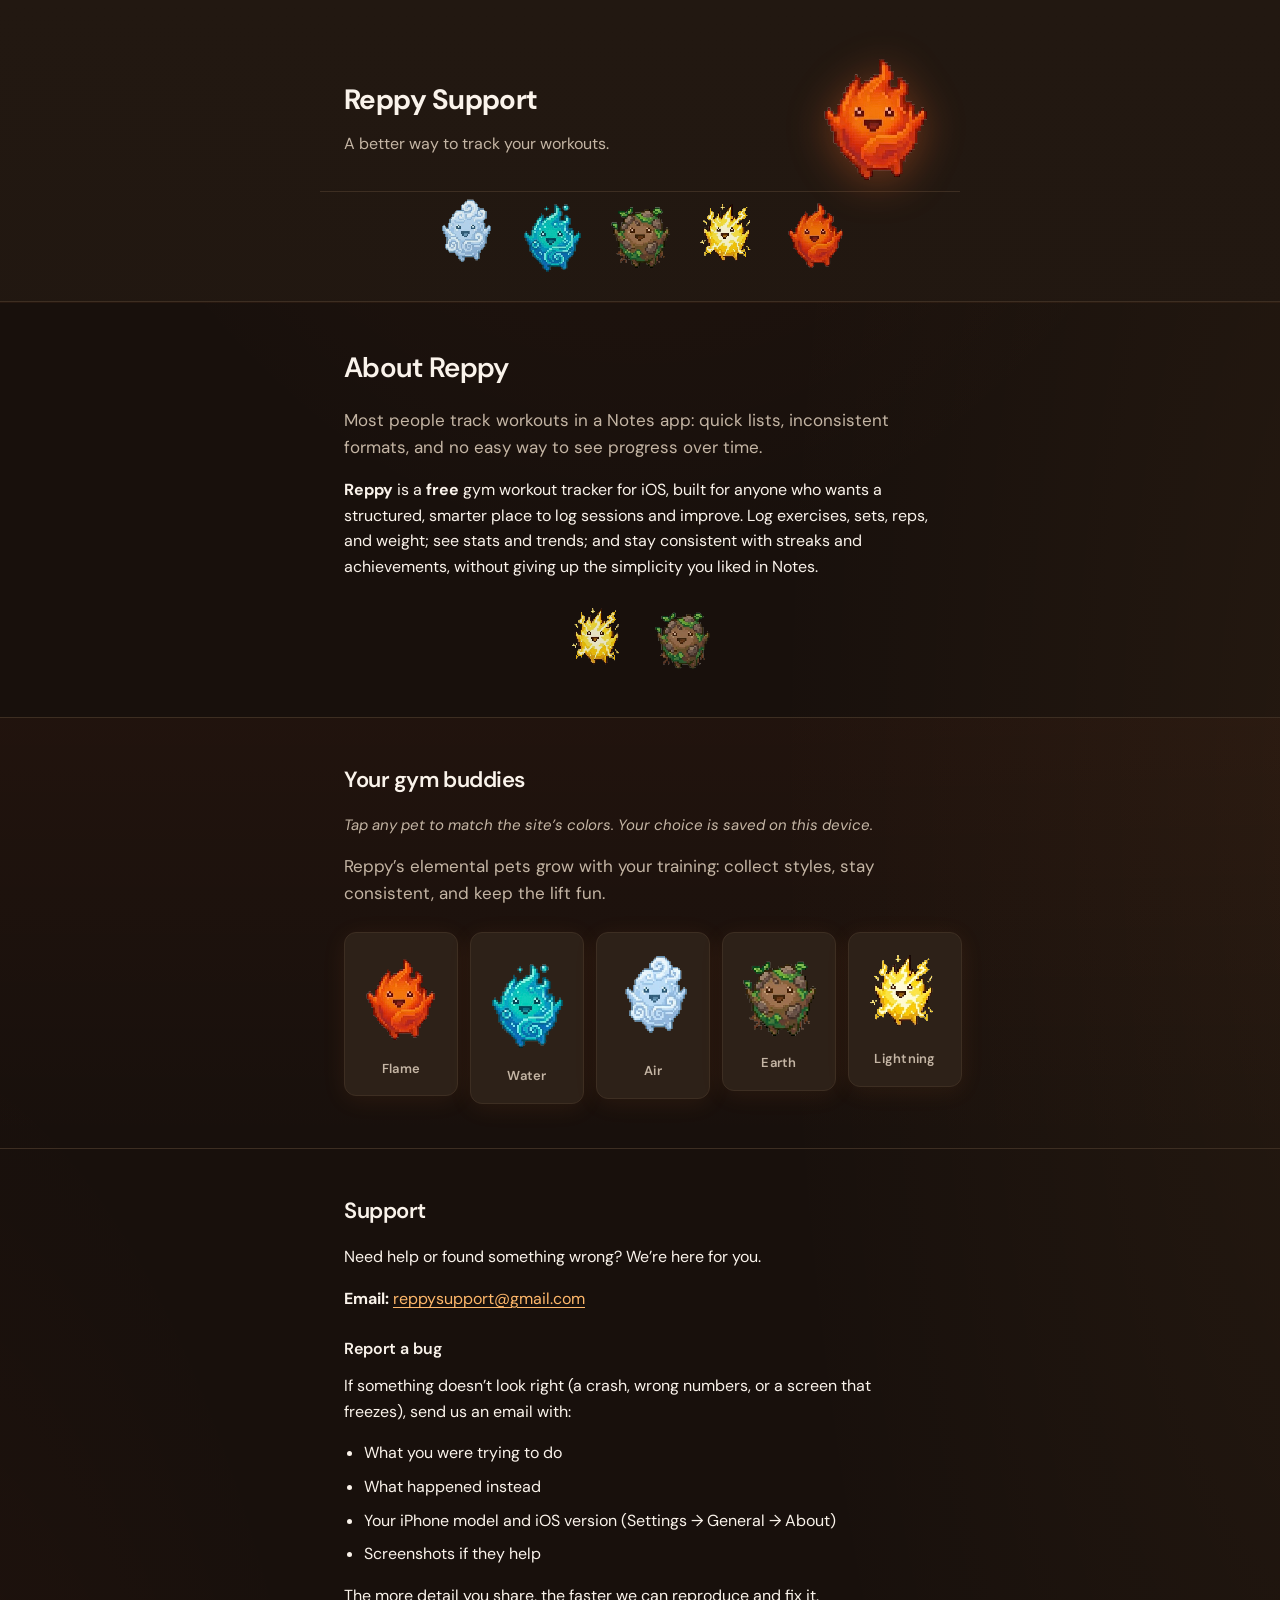
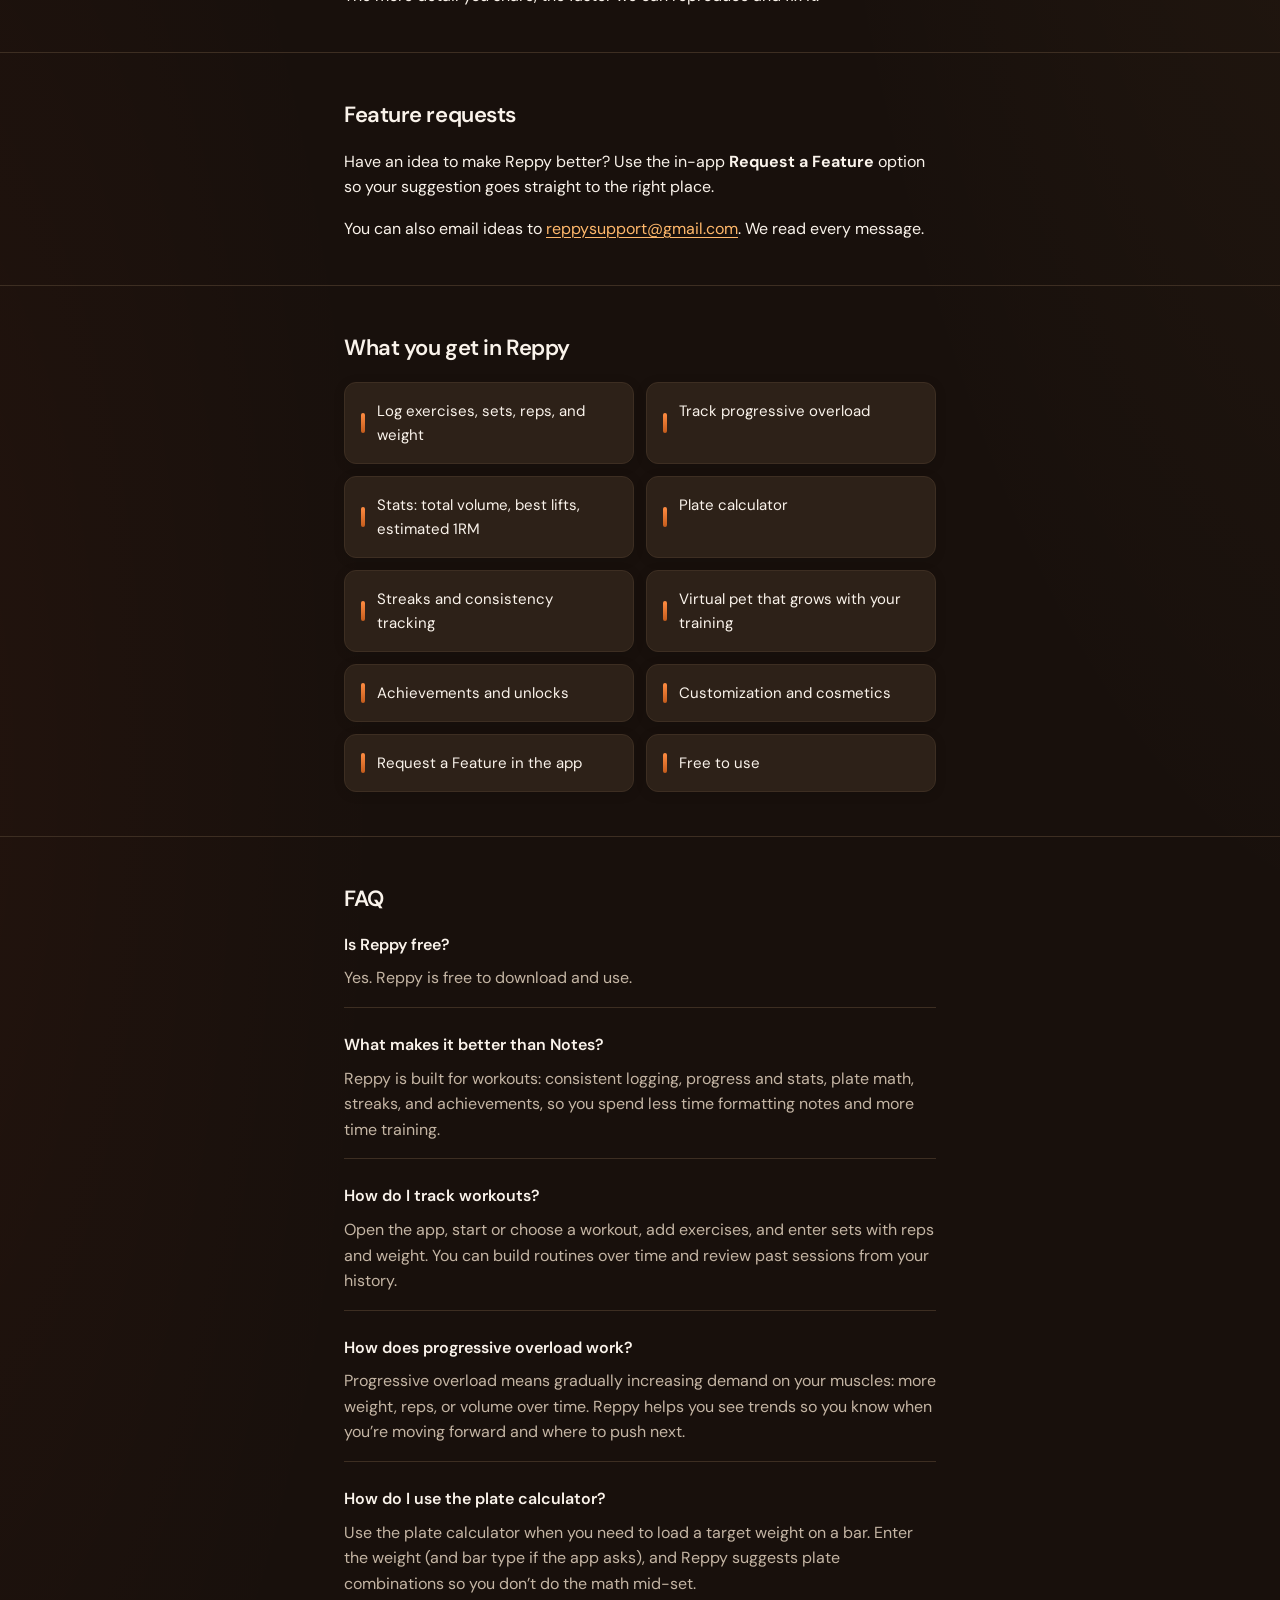
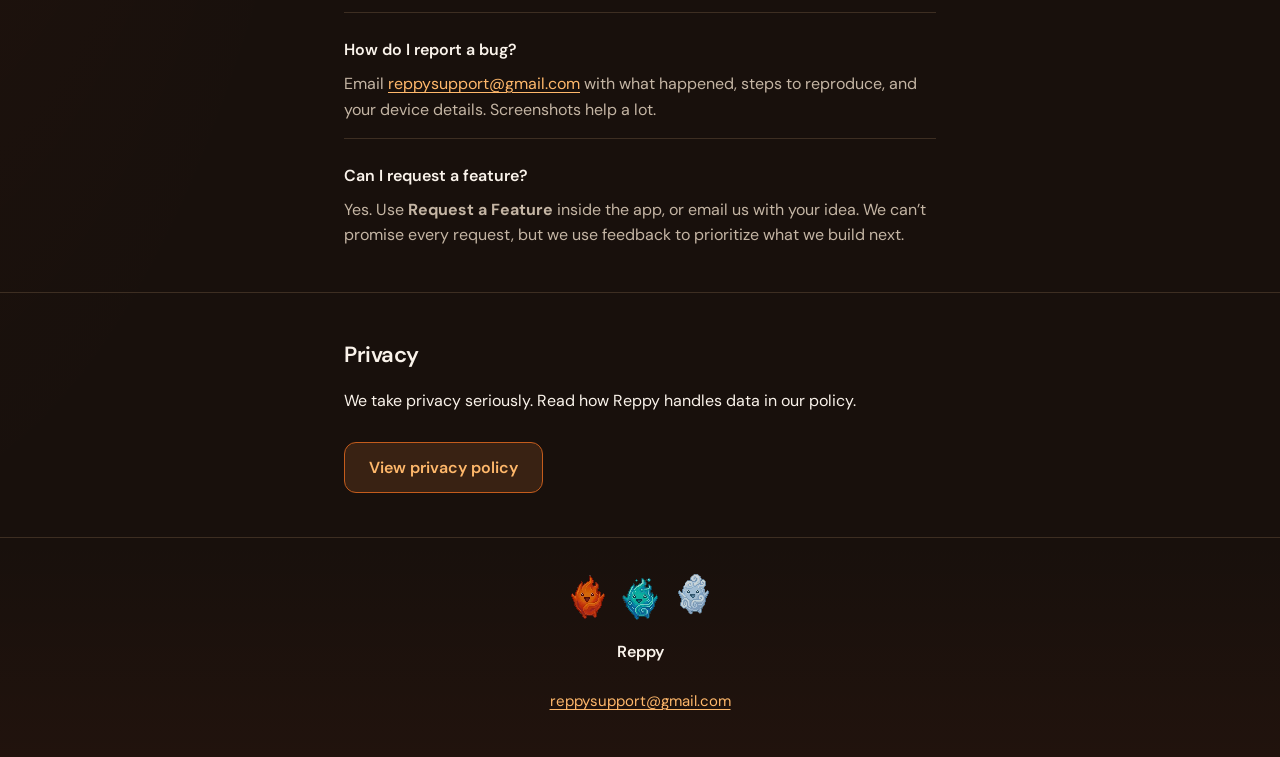
==== index.html @ c4244dfe "Initial commit: Reppy static support site Made-with: Cursor" ====
<!DOCTYPE html>
<html lang="en">
<head>
  <meta charset="UTF-8">
  <meta name="viewport" content="width=device-width, initial-scale=1">
  <meta name="description" content="Reppy Support: Help, FAQ, and contact for the free gym workout tracker for iOS.">
  <meta name="theme-color" content="#221811">
  <title>Reppy Support</title>
  <link rel="stylesheet" href="styles.css">
  <link rel="preconnect" href="https://fonts.googleapis.com">
  <link rel="preconnect" href="https://fonts.gstatic.com" crossorigin>
  <link href="https://fonts.googleapis.com/css2?family=DM+Sans:ital,opsz,wght@0,9..40,400;0,9..40,500;0,9..40,600;0,9..40,700;1,9..40,400&display=swap" rel="stylesheet">
</head>
<body>
  <a class="skip-link" href="#main">Skip to content</a>

  <!-- EDIT: Site header: title, tagline, hero pet, and parade (swap images in assets/ if needed) -->
  <header class="site-header">
    <div class="wrap header-inner">
      <div class="header-text">
        <p class="site-title">Reppy Support</p>
        <p class="tagline">A better way to track your workouts.</p>
      </div>
      <div class="header-mascot">
        <img class="pet pet--hero" src="assets/flame-reppy.png" width="120" height="120" alt="Reppy flame elemental pet" data-pet-theme="flame" tabindex="0" role="button" aria-label="Apply flame theme colors">
      </div>
    </div>
    <div class="wrap pet-parade" aria-label="Elemental pets in Reppy. Tap one to change site colors.">
      <img class="pet" src="assets/air-reppy.png" width="64" height="64" alt="Air elemental pet" data-pet-theme="air" tabindex="0" role="button" aria-label="Apply air theme colors">
      <img class="pet" src="assets/water-reppy.png" width="64" height="64" alt="Water elemental pet" data-pet-theme="water" tabindex="0" role="button" aria-label="Apply water theme colors">
      <img class="pet" src="assets/earth-reppy.png" width="64" height="64" alt="Earth elemental pet" data-pet-theme="earth" tabindex="0" role="button" aria-label="Apply earth theme colors">
      <img class="pet" src="assets/lightning-reppy.png" width="64" height="64" alt="Lightning elemental pet" data-pet-theme="lightning" tabindex="0" role="button" aria-label="Apply lightning theme colors">
      <img class="pet" src="assets/flame-reppy.png" width="64" height="64" alt="Flame elemental pet" data-pet-theme="flame" tabindex="0" role="button" aria-label="Apply flame theme colors">
    </div>
  </header>

  <main id="main">
    <!-- EDIT: Intro: main positioning message -->
    <section class="section intro" aria-labelledby="intro-heading">
      <div class="wrap">
        <h1 id="intro-heading" class="section-title">About Reppy</h1>
        <p class="lead">
          Most people track workouts in a Notes app: quick lists, inconsistent formats, and no easy way to see progress over time.
        </p>
        <p>
          <strong>Reppy</strong> is a <strong>free</strong> gym workout tracker for iOS, built for anyone who wants a structured, smarter place to log sessions and improve. Log exercises, sets, reps, and weight; see stats and trends; and stay consistent with streaks and achievements, without giving up the simplicity you liked in Notes.
        </p>
        <div class="intro-visual">
          <img class="pet" src="assets/lightning-reppy.png" width="60" height="60" alt="Lightning pet" data-pet-theme="lightning" tabindex="0" role="button" aria-label="Apply lightning theme colors">
          <img class="pet" src="assets/earth-reppy.png" width="60" height="60" alt="Earth pet" data-pet-theme="earth" tabindex="0" role="button" aria-label="Apply earth theme colors">
        </div>
      </div>
    </section>

    <!-- EDIT: Pet showcase: short labels; change copy or remove section if you add/remove pets in the app -->
    <section class="section pets-showcase" aria-labelledby="pets-heading">
      <div class="wrap">
        <h2 id="pets-heading" class="section-title">Your gym buddies</h2>
        <p class="theme-hint">Tap any pet to match the site’s colors. Your choice is saved on this device.</p>
        <p class="lead">
          Reppy’s elemental pets grow with your training: collect styles, stay consistent, and keep the lift fun.
        </p>
        <ul class="pet-grid">
          <li>
            <figure class="pet-card" data-pet-theme="flame" tabindex="0" role="button" aria-label="Apply flame theme colors">
              <img class="pet" src="assets/flame-reppy.png" width="80" height="80" alt="">
              <figcaption>Flame</figcaption>
            </figure>
          </li>
          <li>
            <figure class="pet-card" data-pet-theme="water" tabindex="0" role="button" aria-label="Apply water theme colors">
              <img class="pet" src="assets/water-reppy.png" width="80" height="80" alt="">
              <figcaption>Water</figcaption>
            </figure>
          </li>
          <li>
            <figure class="pet-card" data-pet-theme="air" tabindex="0" role="button" aria-label="Apply air theme colors">
              <img class="pet" src="assets/air-reppy.png" width="80" height="80" alt="">
              <figcaption>Air</figcaption>
            </figure>
          </li>
          <li>
            <figure class="pet-card" data-pet-theme="earth" tabindex="0" role="button" aria-label="Apply earth theme colors">
              <img class="pet" src="assets/earth-reppy.png" width="80" height="80" alt="">
              <figcaption>Earth</figcaption>
            </figure>
          </li>
          <li>
            <figure class="pet-card" data-pet-theme="lightning" tabindex="0" role="button" aria-label="Apply lightning theme colors">
              <img class="pet" src="assets/lightning-reppy.png" width="80" height="80" alt="">
              <figcaption>Lightning</figcaption>
            </figure>
          </li>
        </ul>
      </div>
    </section>

    <!-- EDIT: Support email and bug reporting -->
    <section class="section support" aria-labelledby="support-heading">
      <div class="wrap">
        <h2 id="support-heading" class="section-title">Support</h2>
        <p>
          Need help or found something wrong? We’re here for you.
        </p>
        <p>
          <strong>Email:</strong>
          <a href="mailto:reppysupport@gmail.com">reppysupport@gmail.com</a>
        </p>
        <h3 class="subsection-title">Report a bug</h3>
        <p>
          If something doesn’t look right (a crash, wrong numbers, or a screen that freezes), send us an email with:
        </p>
        <ul class="list">
          <li>What you were trying to do</li>
          <li>What happened instead</li>
          <li>Your iPhone model and iOS version (Settings → General → About)</li>
          <li>Screenshots if they help</li>
        </ul>
        <p>
          The more detail you share, the faster we can reproduce and fix it.
        </p>
      </div>
    </section>

    <!-- EDIT: Feature requests: in-app + email -->
    <section class="section features-request" aria-labelledby="fr-heading">
      <div class="wrap">
        <h2 id="fr-heading" class="section-title">Feature requests</h2>
        <p>
          Have an idea to make Reppy better? Use the in-app <strong>Request a Feature</strong> option so your suggestion goes straight to the right place.
        </p>
        <p>
          You can also email ideas to
          <a href="mailto:reppysupport@gmail.com?subject=Reppy%20feature%20idea">reppysupport@gmail.com</a>.
          We read every message.
        </p>
      </div>
    </section>

    <!-- EDIT: What Reppy includes (optional marketing bullets) -->
    <section class="section highlights" aria-labelledby="highlights-heading">
      <div class="wrap">
        <h2 id="highlights-heading" class="section-title">What you get in Reppy</h2>
        <ul class="feature-grid">
          <li>Log exercises, sets, reps, and weight</li>
          <li>Track progressive overload</li>
          <li>Stats: total volume, best lifts, estimated 1RM</li>
          <li>Plate calculator</li>
          <li>Streaks and consistency tracking</li>
          <li>Virtual pet that grows with your training</li>
          <li>Achievements and unlocks</li>
          <li>Customization and cosmetics</li>
          <li>Request a Feature in the app</li>
          <li>Free to use</li>
        </ul>
      </div>
    </section>

    <!-- EDIT: FAQ: add/remove questions as the app evolves -->
    <section class="section faq" aria-labelledby="faq-heading">
      <div class="wrap">
        <h2 id="faq-heading" class="section-title">FAQ</h2>
        <dl class="faq-list">
          <dt>Is Reppy free?</dt>
          <dd>Yes. Reppy is free to download and use.</dd>

          <dt>What makes it better than Notes?</dt>
          <dd>Reppy is built for workouts: consistent logging, progress and stats, plate math, streaks, and achievements, so you spend less time formatting notes and more time training.</dd>

          <dt>How do I track workouts?</dt>
          <dd>Open the app, start or choose a workout, add exercises, and enter sets with reps and weight. You can build routines over time and review past sessions from your history.</dd>

          <dt>How does progressive overload work?</dt>
          <dd>Progressive overload means gradually increasing demand on your muscles: more weight, reps, or volume over time. Reppy helps you see trends so you know when you’re moving forward and where to push next.</dd>

          <dt>How do I use the plate calculator?</dt>
          <dd>Use the plate calculator when you need to load a target weight on a bar. Enter the weight (and bar type if the app asks), and Reppy suggests plate combinations so you don’t do the math mid-set.</dd>

          <dt>How do I report a bug?</dt>
          <dd>Email <a href="mailto:reppysupport@gmail.com?subject=Reppy%20bug%20report">reppysupport@gmail.com</a> with what happened, steps to reproduce, and your device details. Screenshots help a lot.</dd>

          <dt>Can I request a feature?</dt>
          <dd>Yes. Use <strong>Request a Feature</strong> inside the app, or email us with your idea. We can’t promise every request, but we use feedback to prioritize what we build next.</dd>
        </dl>
      </div>
    </section>

    <!-- EDIT: Privacy link text -->
    <section class="section privacy-cta" aria-labelledby="privacy-cta-heading">
      <div class="wrap">
        <h2 id="privacy-cta-heading" class="section-title">Privacy</h2>
        <p>
          We take privacy seriously. Read how Reppy handles data in our policy.
        </p>
        <a class="btn" href="privacy.html">View privacy policy</a>
      </div>
    </section>
  </main>

  <!-- EDIT: Footer: app name, mini pets row, support email -->
  <footer class="site-footer">
    <div class="wrap">
      <div class="footer-pets">
        <img class="pet" src="assets/flame-reppy.png" width="40" height="40" alt="" data-pet-theme="flame" tabindex="0" role="button" aria-label="Apply flame theme colors">
        <img class="pet" src="assets/water-reppy.png" width="40" height="40" alt="" data-pet-theme="water" tabindex="0" role="button" aria-label="Apply water theme colors">
        <img class="pet" src="assets/air-reppy.png" width="40" height="40" alt="" data-pet-theme="air" tabindex="0" role="button" aria-label="Apply air theme colors">
      </div>
      <p class="footer-app">Reppy</p>
      <p><a href="mailto:reppysupport@gmail.com">reppysupport@gmail.com</a></p>
    </div>
  </footer>

  <script src="script.js" defer></script>
</body>
</html>
---- styles.css ----
/* EDIT: Shared layout tokens (same every theme) */
:root {
  --radius: 12px;
  --radius-sm: 8px;
  --max: 40rem;
  --space-xs: 0.5rem;
  --space-sm: 0.75rem;
  --space-md: 1rem;
  --space-lg: 1.5rem;
  --space-xl: 2rem;
  --space-2xl: 2.75rem;
  --space-3xl: 3.5rem;
}

/* EDIT: Flame theme (default) — set via data-theme on <html> or :root */
:root,
html[data-theme="flame"] {
  --bg: #18100c;
  --bg-elevated: #221811;
  --surface: #2d2118;
  --surface-glow: rgba(255, 140, 66, 0.08);
  --text: #faf3eb;
  --text-muted: #c4b5a4;
  --accent: #ff8c42;
  --accent-bright: #ffb86b;
  --accent-dim: #c45c1c;
  --accent-subtle: rgba(255, 140, 66, 0.14);
  --border: #3d2e22;
  --focus: #ffd6a8;
  --on-accent: #1a0f08;
  --grad-1: rgba(255, 120, 60, 0.14);
  --grad-2: rgba(255, 180, 90, 0.06);
  --grad-3: rgba(255, 90, 40, 0.05);
  --header-line: rgba(255, 140, 66, 0.06);
  --header-fade: rgba(34, 24, 17, 0.92);
  --pets-showcase-tint: rgba(255, 100, 50, 0.04);
  --footer-tint: rgba(255, 90, 40, 0.04);
  --pet-card-hover: rgba(255, 140, 66, 0.35);
  --btn-hover-bg: rgba(255, 140, 66, 0.22);
  --pet-shadow-hero: rgba(255, 110, 40, 0.35);
  --pet-shadow-inline: rgba(255, 110, 40, 0.25);
  --pet-shadow-error: rgba(255, 110, 40, 0.3);
}

html[data-theme="water"] {
  --bg: #0c1419;
  --bg-elevated: #111d25;
  --surface: #152a35;
  --surface-glow: rgba(34, 211, 238, 0.1);
  --text: #f0fdfa;
  --text-muted: #8fafbc;
  --accent: #22d3ee;
  --accent-bright: #67e8f9;
  --accent-dim: #0e7490;
  --accent-subtle: rgba(34, 211, 238, 0.14);
  --border: #1e3f4f;
  --focus: #a5f3fc;
  --on-accent: #042f2e;
  --grad-1: rgba(34, 211, 238, 0.12);
  --grad-2: rgba(56, 189, 248, 0.07);
  --grad-3: rgba(14, 116, 144, 0.1);
  --header-line: rgba(34, 211, 238, 0.08);
  --header-fade: rgba(17, 29, 37, 0.92);
  --pets-showcase-tint: rgba(34, 211, 238, 0.05);
  --footer-tint: rgba(14, 116, 144, 0.06);
  --pet-card-hover: rgba(34, 211, 238, 0.35);
  --btn-hover-bg: rgba(34, 211, 238, 0.2);
  --pet-shadow-hero: rgba(34, 197, 238, 0.35);
  --pet-shadow-inline: rgba(34, 197, 238, 0.28);
  --pet-shadow-error: rgba(34, 197, 238, 0.32);
}

html[data-theme="air"] {
  --bg: #101418;
  --bg-elevated: #151c23;
  --surface: #1c2733;
  --surface-glow: rgba(125, 211, 252, 0.09);
  --text: #f1f5f9;
  --text-muted: #94a9bc;
  --accent: #7dd3fc;
  --accent-bright: #bae6fd;
  --accent-dim: #0369a1;
  --accent-subtle: rgba(125, 211, 252, 0.14);
  --border: #2a3c4d;
  --focus: #e0f2fe;
  --on-accent: #0c1929;
  --grad-1: rgba(125, 211, 252, 0.12);
  --grad-2: rgba(186, 230, 253, 0.06);
  --grad-3: rgba(56, 189, 248, 0.06);
  --header-line: rgba(125, 211, 252, 0.08);
  --header-fade: rgba(21, 28, 35, 0.92);
  --pets-showcase-tint: rgba(125, 211, 252, 0.045);
  --footer-tint: rgba(56, 189, 248, 0.05);
  --pet-card-hover: rgba(125, 211, 252, 0.35);
  --btn-hover-bg: rgba(125, 211, 252, 0.18);
  --pet-shadow-hero: rgba(96, 180, 240, 0.35);
  --pet-shadow-inline: rgba(96, 180, 240, 0.28);
  --pet-shadow-error: rgba(96, 180, 240, 0.3);
}

html[data-theme="earth"] {
  --bg: #13100c;
  --bg-elevated: #1c1812;
  --surface: #26201a;
  --surface-glow: rgba(132, 204, 22, 0.08);
  --text: #faf7f0;
  --text-muted: #b0a492;
  --accent: #84cc16;
  --accent-bright: #bef264;
  --accent-dim: #4d7c0f;
  --accent-subtle: rgba(132, 204, 22, 0.14);
  --border: #3d3527;
  --focus: #d9f99d;
  --on-accent: #1a2208;
  --grad-1: rgba(132, 204, 22, 0.1);
  --grad-2: rgba(180, 83, 9, 0.09);
  --grad-3: rgba(63, 98, 18, 0.07);
  --header-line: rgba(132, 204, 22, 0.07);
  --header-fade: rgba(28, 24, 18, 0.92);
  --pets-showcase-tint: rgba(132, 204, 22, 0.04);
  --footer-tint: rgba(101, 163, 23, 0.05);
  --pet-card-hover: rgba(132, 204, 22, 0.4);
  --btn-hover-bg: rgba(132, 204, 22, 0.2);
  --pet-shadow-hero: rgba(120, 180, 40, 0.35);
  --pet-shadow-inline: rgba(120, 180, 40, 0.28);
  --pet-shadow-error: rgba(120, 180, 40, 0.3);
}

html[data-theme="lightning"] {
  --bg: #161008;
  --bg-elevated: #21180d;
  --surface: #2d2316;
  --surface-glow: rgba(251, 191, 36, 0.1);
  --text: #fffbeb;
  --text-muted: #cfc0a4;
  --accent: #fbbf24;
  --accent-bright: #fde047;
  --accent-dim: #d97706;
  --accent-subtle: rgba(251, 191, 36, 0.16);
  --border: #4a3d26;
  --focus: #fef08a;
  --on-accent: #1c1408;
  --grad-1: rgba(251, 191, 36, 0.15);
  --grad-2: rgba(245, 158, 11, 0.09);
  --grad-3: rgba(234, 179, 8, 0.07);
  --header-line: rgba(251, 191, 36, 0.08);
  --header-fade: rgba(33, 24, 13, 0.92);
  --pets-showcase-tint: rgba(251, 191, 36, 0.05);
  --footer-tint: rgba(217, 119, 6, 0.06);
  --pet-card-hover: rgba(251, 191, 36, 0.4);
  --btn-hover-bg: rgba(251, 191, 36, 0.22);
  --pet-shadow-hero: rgba(245, 180, 40, 0.38);
  --pet-shadow-inline: rgba(245, 180, 40, 0.3);
  --pet-shadow-error: rgba(245, 180, 40, 0.34);
}

/* Click pets to change theme — cursor + focus ring */
[data-pet-theme] {
  cursor: pointer;
}

[data-pet-theme]:focus-visible {
  outline: 2px solid var(--focus);
  outline-offset: 3px;
  border-radius: 4px;
}

.theme-hint {
  margin: 0 0 var(--space-md);
  font-size: 0.9375rem;
  color: var(--text-muted);
  font-style: italic;
}

*,
*::before,
*::after {
  box-sizing: border-box;
}

html {
  -webkit-text-size-adjust: 100%;
  scroll-behavior: smooth;
}

body {
  margin: 0;
  min-height: 100vh;
  font-family: "DM Sans", system-ui, -apple-system, sans-serif;
  font-size: 1rem;
  line-height: 1.6;
  color: var(--text);
  background: var(--bg);
  background-image:
    radial-gradient(ellipse 130% 90% at 50% -35%, var(--grad-1), transparent 55%),
    radial-gradient(ellipse 50% 45% at 110% 20%, var(--grad-2), transparent),
    radial-gradient(ellipse 40% 35% at -10% 60%, var(--grad-3), transparent);
  transition: background-color 0.35s ease, color 0.25s ease;
}

/* Pixel art stays crisp when scaled */
.pet {
  display: block;
  height: auto;
  image-rendering: pixelated;
  image-rendering: -moz-crisp-edges;
  image-rendering: crisp-edges;
  flex-shrink: 0;
}

.pet--hero {
  width: 96px;
  filter: drop-shadow(0 6px 20px var(--pet-shadow-hero));
  transition: filter 0.3s ease;
}

@media (min-width: 600px) {
  .pet--hero {
    width: 120px;
  }
}

.pet-parade {
  display: flex;
  flex-wrap: wrap;
  align-items: center;
  justify-content: center;
  gap: var(--space-md) var(--space-lg);
  padding: var(--space-lg) 0 0;
  margin-top: var(--space-md);
  border-top: 1px solid var(--border);
}

.pet-parade .pet {
  width: 56px;
  opacity: 0.95;
  transition: transform 0.15s ease, opacity 0.15s ease;
}

.pet-parade .pet:hover {
  transform: translateY(-3px) scale(1.06);
  opacity: 1;
}

@media (min-width: 480px) {
  .pet-parade .pet {
    width: 64px;
  }
}

.header-inner {
  display: flex;
  flex-direction: column;
  align-items: flex-start;
  gap: var(--space-lg);
}

@media (min-width: 600px) {
  .header-inner {
    flex-direction: row;
    align-items: center;
    justify-content: space-between;
  }
}

.header-mascot {
  align-self: center;
}

@media (min-width: 600px) {
  .header-mascot {
    align-self: auto;
  }
}

/* Skip link */
.skip-link {
  position: absolute;
  top: -100px;
  left: var(--space-md);
  padding: var(--space-sm) var(--space-md);
  background: var(--accent);
  color: var(--on-accent);
  font-weight: 600;
  border-radius: var(--radius-sm);
  z-index: 100;
  text-decoration: none;
}

.skip-link:focus {
  top: var(--space-md);
  outline: 2px solid var(--focus);
  outline-offset: 2px;
}

.wrap {
  width: 100%;
  max-width: var(--max);
  margin: 0 auto;
  padding: 0 var(--space-lg);
}

/* Header */
.site-header {
  padding: var(--space-2xl) 0 var(--space-lg);
  border-bottom: 1px solid var(--border);
  background: linear-gradient(180deg, var(--bg-elevated) 0%, var(--header-fade) 100%);
  box-shadow: 0 1px 0 var(--header-line);
  transition: background 0.35s ease, box-shadow 0.3s ease, border-color 0.3s ease;
}

.site-header--compact {
  padding: var(--space-lg) 0;
}

.site-header--compact .header-compact-inner {
  display: flex;
  align-items: center;
  gap: var(--space-md);
}

.site-header--compact .pet--inline {
  width: 48px;
  filter: drop-shadow(0 4px 12px var(--pet-shadow-inline));
  transition: filter 0.3s ease;
}

.site-title {
  margin: 0 0 var(--space-xs);
  font-size: clamp(1.5rem, 4vw, 1.75rem);
  font-weight: 700;
  letter-spacing: -0.02em;
}

.site-title a {
  color: inherit;
  text-decoration: none;
}

.site-title a:hover {
  color: var(--accent-bright);
}

.tagline {
  margin: 0;
  font-size: 1rem;
  color: var(--text-muted);
  font-weight: 400;
  max-width: 22rem;
}

/* Pet showcase section */
.pets-showcase {
  background: linear-gradient(180deg, var(--pets-showcase-tint) 0%, transparent 100%);
  transition: background 0.35s ease;
}

.pet-grid {
  list-style: none;
  margin: var(--space-lg) 0 0;
  padding: 0;
  display: grid;
  grid-template-columns: repeat(2, 1fr);
  gap: var(--space-md);
}

@media (min-width: 520px) {
  .pet-grid {
    grid-template-columns: repeat(3, 1fr);
  }
}

@media (min-width: 720px) {
  .pet-grid {
    grid-template-columns: repeat(5, 1fr);
    gap: var(--space-sm);
  }
}

.pet-card {
  margin: 0;
  padding: var(--space-md);
  background: var(--surface);
  border: 1px solid var(--border);
  border-radius: var(--radius);
  text-align: center;
  box-shadow: 0 4px 24px var(--surface-glow);
  transition: border-color 0.15s ease, transform 0.15s ease;
}

.pet-card:hover {
  border-color: var(--pet-card-hover);
  transform: translateY(-2px);
}

.pet-card .pet {
  width: 72px;
  margin: 0 auto var(--space-sm);
}

@media (min-width: 520px) {
  .pet-card .pet {
    width: 80px;
  }
}

.pet-card figcaption {
  font-size: 0.8125rem;
  font-weight: 600;
  color: var(--text-muted);
  letter-spacing: 0.02em;
}

/* Intro accent */
.intro-visual {
  margin: var(--space-lg) 0 0;
  display: flex;
  justify-content: center;
  gap: var(--space-lg);
  flex-wrap: wrap;
  opacity: 0.9;
}

.intro-visual .pet {
  width: 52px;
}

@media (min-width: 480px) {
  .intro-visual .pet {
    width: 60px;
  }
}

/* Sections */
.section {
  padding: var(--space-2xl) 0;
  border-bottom: 1px solid var(--border);
}

.section:last-of-type {
  border-bottom: none;
}

.section-title {
  margin: 0 0 var(--space-md);
  font-size: clamp(1.25rem, 3.5vw, 1.375rem);
  font-weight: 600;
  letter-spacing: -0.02em;
}

.subsection-title {
  margin: var(--space-lg) 0 var(--space-sm);
  font-size: 1rem;
  font-weight: 600;
  color: var(--text);
}

.intro .section-title {
  font-size: clamp(1.5rem, 4vw, 1.75rem);
}

.lead {
  font-size: 1.0625rem;
  color: var(--text-muted);
  margin: 0 0 var(--space-md);
}

.section p {
  margin: 0 0 var(--space-md);
}

.section p:last-child {
  margin-bottom: 0;
}

a {
  color: var(--accent-bright);
  text-decoration-thickness: 1px;
  text-underline-offset: 3px;
}

a:hover {
  color: var(--focus);
}

.list {
  margin: 0 0 var(--space-md);
  padding-left: 1.25rem;
}

.list li {
  margin-bottom: var(--space-xs);
}

.list li:last-child {
  margin-bottom: 0;
}

/* Feature grid */
.feature-grid {
  list-style: none;
  margin: 0;
  padding: 0;
  display: grid;
  gap: var(--space-sm);
}

@media (min-width: 480px) {
  .feature-grid {
    grid-template-columns: 1fr 1fr;
  }
}

.feature-grid li {
  margin: 0;
  padding: var(--space-md) var(--space-lg);
  background: var(--surface);
  border: 1px solid var(--border);
  border-radius: var(--radius);
  font-size: 0.9375rem;
  position: relative;
  padding-left: calc(var(--space-lg) + 0.5rem);
  box-shadow: 0 2px 12px rgba(0, 0, 0, 0.12);
}

.feature-grid li::before {
  content: "";
  position: absolute;
  left: var(--space-md);
  top: 50%;
  transform: translateY(-50%);
  width: 4px;
  height: 1.25rem;
  background: linear-gradient(180deg, var(--accent), var(--accent-dim));
  border-radius: 2px;
}

/* FAQ */
.faq-list {
  margin: 0;
}

.faq-list dt {
  font-weight: 600;
  margin: var(--space-lg) 0 var(--space-xs);
  color: var(--text);
}

.faq-list dt:first-child {
  margin-top: 0;
}

.faq-list dd {
  margin: 0 0 var(--space-md);
  padding: 0 0 var(--space-md);
  border-bottom: 1px solid var(--border);
  color: var(--text-muted);
}

.faq-list dd:last-of-type {
  border-bottom: none;
  padding-bottom: 0;
  margin-bottom: 0;
}

/* Button */
.btn {
  display: inline-flex;
  align-items: center;
  justify-content: center;
  margin-top: var(--space-md);
  padding: var(--space-sm) var(--space-lg);
  background: var(--accent-subtle);
  color: var(--accent-bright);
  border: 1px solid var(--accent-dim);
  border-radius: var(--radius);
  font-family: inherit;
  font-size: 1rem;
  font-weight: 600;
  text-decoration: none;
  cursor: pointer;
  transition: background 0.15s, border-color 0.15s, color 0.15s;
}

.btn:hover {
  background: var(--btn-hover-bg);
  color: var(--focus);
  border-color: var(--accent);
}

.btn:focus-visible {
  outline: 2px solid var(--focus);
  outline-offset: 2px;
}

.privacy-cta .btn {
  margin-top: var(--space-sm);
}

/* Footer */
.site-footer {
  margin-top: auto;
  padding: var(--space-xl) 0 var(--space-2xl);
  border-top: 1px solid var(--border);
  text-align: center;
  color: var(--text-muted);
  font-size: 0.9375rem;
  background: linear-gradient(0deg, var(--footer-tint), transparent);
  transition: background 0.35s ease, border-color 0.3s ease;
}

.site-footer .wrap {
  display: flex;
  flex-direction: column;
  align-items: center;
  gap: var(--space-md);
}

.footer-pets {
  display: flex;
  gap: var(--space-sm);
  justify-content: center;
  flex-wrap: wrap;
}

.footer-pets .pet {
  width: 40px;
  opacity: 0.85;
}

.site-footer p {
  margin: 0 0 var(--space-xs);
}

.site-footer p:last-child {
  margin-bottom: 0;
}

.footer-app {
  font-weight: 600;
  color: var(--text);
  font-size: 1rem;
}

/* Legal / privacy */
.legal-main {
  padding: var(--space-xl) 0 var(--space-3xl);
}

.legal-wrap {
  max-width: 42rem;
}

.legal-updated {
  font-size: 0.875rem;
  color: var(--text-muted);
  margin: 0 0 var(--space-md);
}

.legal-title {
  margin: 0 0 var(--space-md);
  font-size: clamp(1.75rem, 4vw, 2rem);
  font-weight: 700;
  letter-spacing: -0.03em;
}

.legal-lead {
  color: var(--text-muted);
  margin: 0 0 var(--space-xl);
  font-size: 1.0625rem;
}

.legal-section {
  margin-bottom: var(--space-xl);
}

.legal-section h2 {
  margin: 0 0 var(--space-sm);
  font-size: 1.125rem;
  font-weight: 600;
}

.legal-section p,
.legal-section ul {
  margin: 0 0 var(--space-md);
  color: var(--text-muted);
}

.legal-section ul:last-child,
.legal-section p:last-child {
  margin-bottom: 0;
}

.legal-back {
  margin: var(--space-2xl) 0 0;
  padding-top: var(--space-lg);
  border-top: 1px solid var(--border);
}

.legal-back a {
  font-weight: 500;
}

/* 404 */
.page-404 {
  display: flex;
  align-items: center;
  justify-content: center;
  min-height: 100vh;
}

.error-main {
  width: 100%;
  padding: var(--space-2xl) 0;
}

.error-wrap {
  text-align: center;
}

.error-pet {
  width: 80px;
  margin: 0 auto var(--space-md);
  filter: drop-shadow(0 6px 18px var(--pet-shadow-error));
  transition: filter 0.3s ease;
}

.error-code {
  margin: 0 0 var(--space-sm);
  font-size: clamp(3rem, 12vw, 4.5rem);
  font-weight: 700;
  letter-spacing: -0.05em;
  color: var(--accent-dim);
  line-height: 1;
}

.error-title {
  margin: 0 0 var(--space-md);
  font-size: 1.375rem;
  font-weight: 600;
}

.error-text {
  margin: 0 auto var(--space-lg);
  max-width: 24rem;
  color: var(--text-muted);
}

.page-404 .btn {
  margin-top: 0;
}

/* Layout: sticky footer on short pages */
body:not(.page-404) {
  display: flex;
  flex-direction: column;
}

body:not(.page-404) main {
  flex: 1;
}
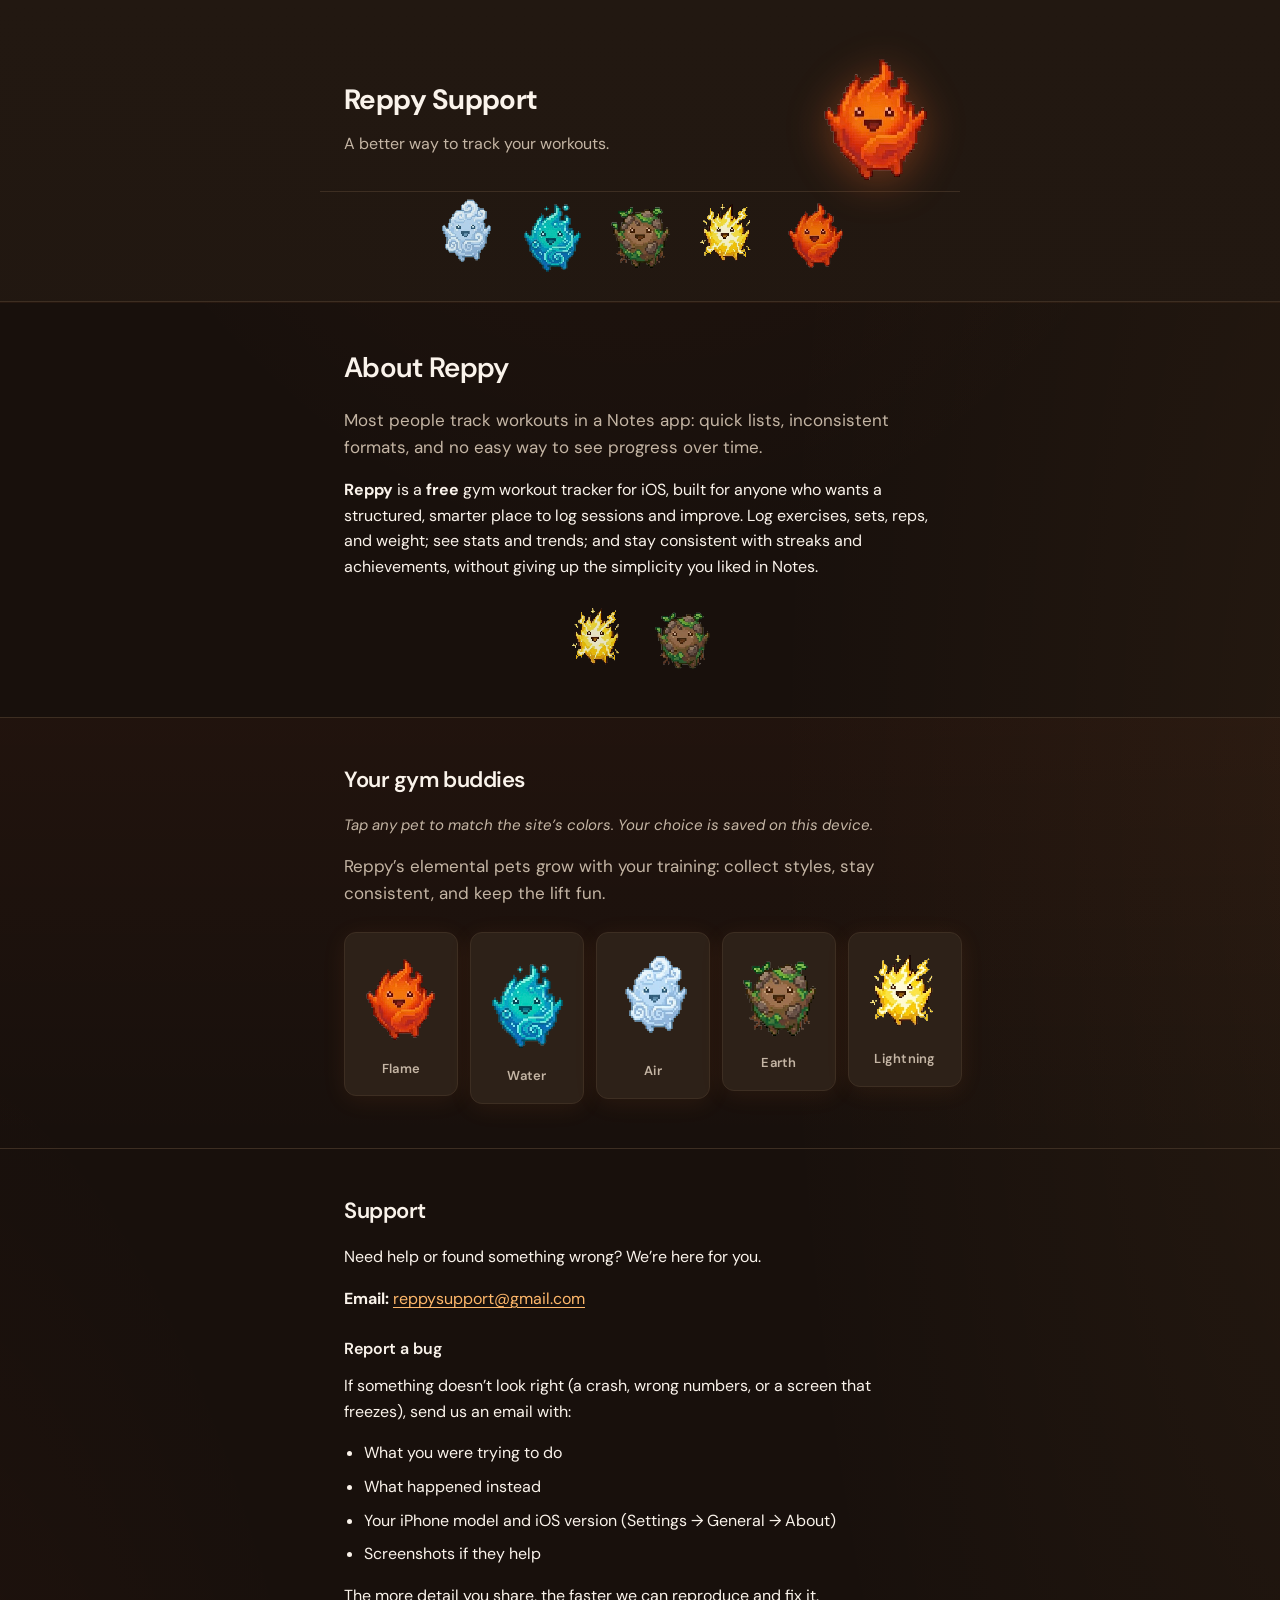
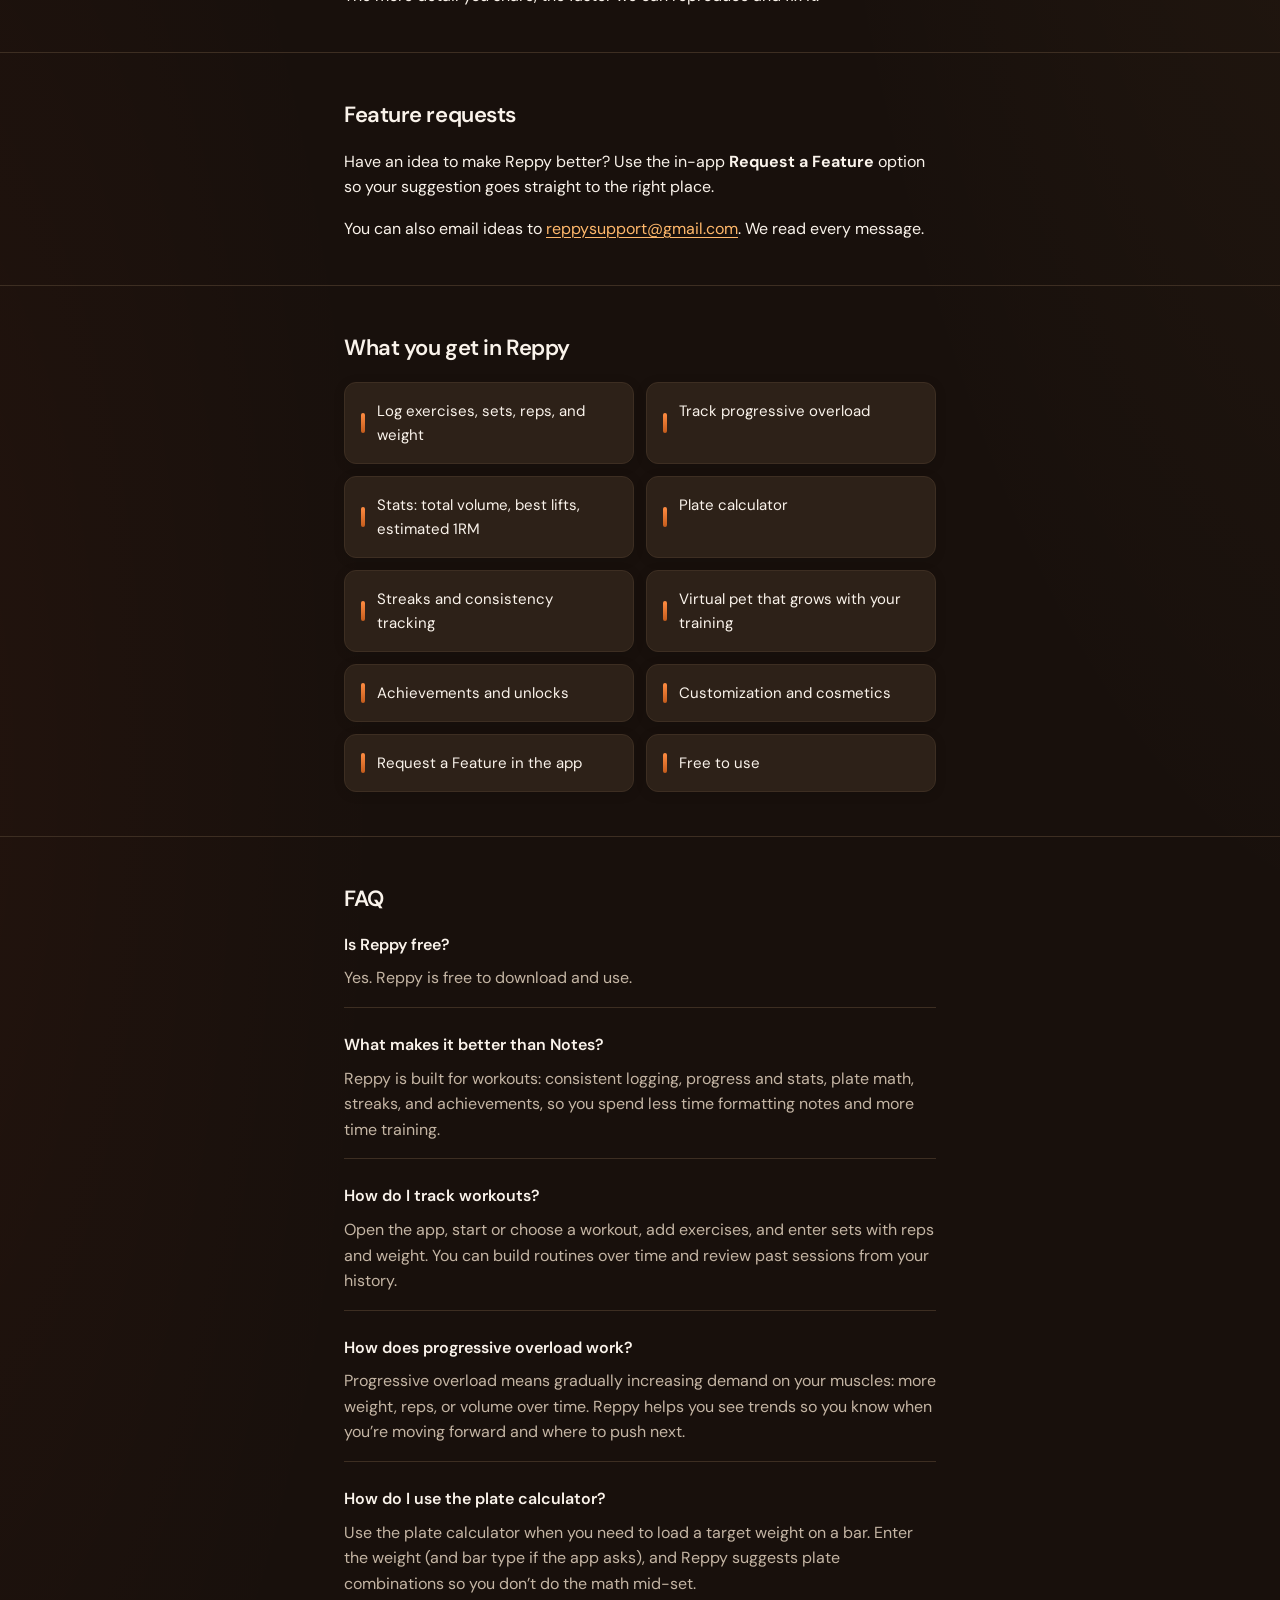
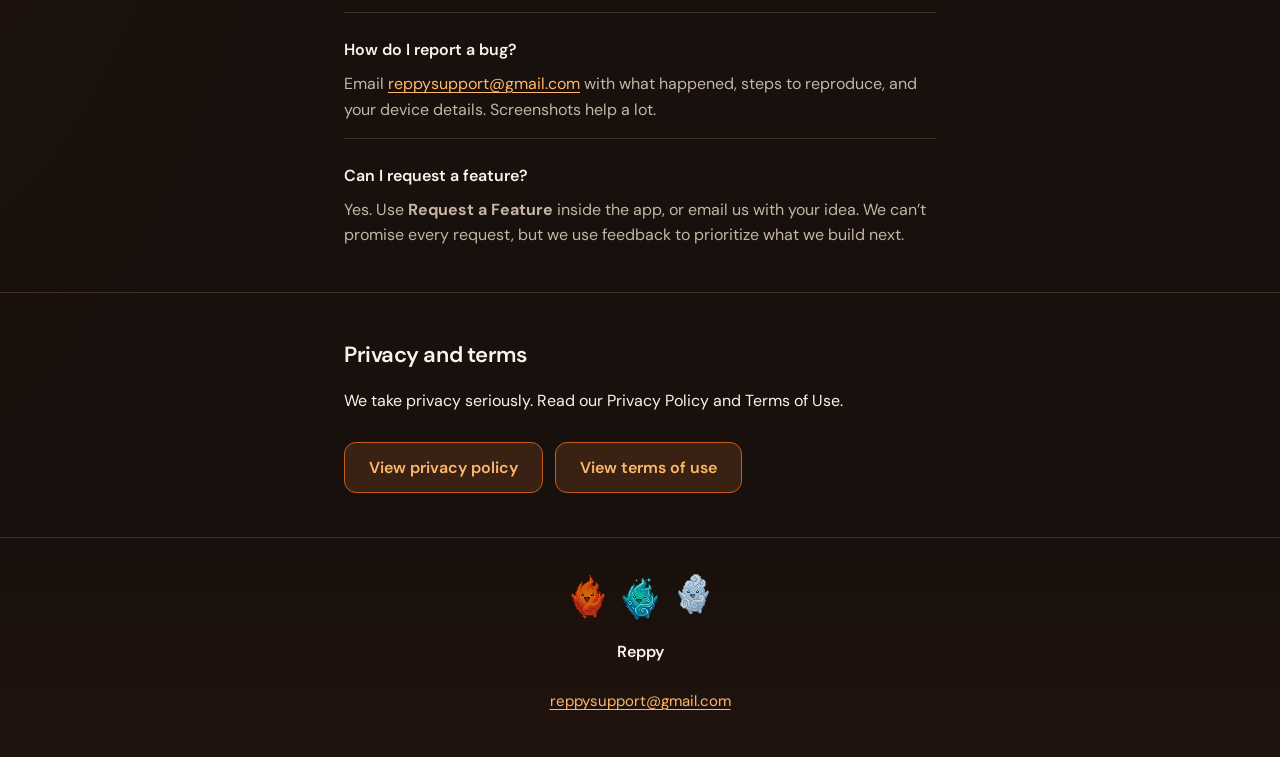
==== commit ea6b0b72: "Add legal tabs and animated pet-themed UI updates. Publish full Privacy Policy and Terms of Use page" ====
--- a/index.html
+++ b/index.html
@@ -185,14 +185,17 @@
       </div>
     </section>
 
-    <!-- EDIT: Privacy link text -->
+    <!-- EDIT: Legal links text -->
     <section class="section privacy-cta" aria-labelledby="privacy-cta-heading">
       <div class="wrap">
-        <h2 id="privacy-cta-heading" class="section-title">Privacy</h2>
-        <p>
-          We take privacy seriously. Read how Reppy handles data in our policy.
-        </p>
-        <a class="btn" href="privacy.html">View privacy policy</a>
+        <h2 id="privacy-cta-heading" class="section-title">Privacy and terms</h2>
+        <p>
+          We take privacy seriously. Read our Privacy Policy and Terms of Use.
+        </p>
+        <div class="btn-row">
+          <a class="btn" href="privacy.html">View privacy policy</a>
+          <a class="btn" href="terms.html">View terms of use</a>
+        </div>
       </div>
     </section>
   </main>
--- a/styles.css
+++ b/styles.css
@@ -212,6 +212,7 @@
   width: 96px;
   filter: drop-shadow(0 6px 20px var(--pet-shadow-hero));
   transition: filter 0.3s ease;
+  animation: pet-float 3.6s ease-in-out infinite;
 }
 
 @media (min-width: 600px) {
@@ -235,7 +236,13 @@
   width: 56px;
   opacity: 0.95;
   transition: transform 0.15s ease, opacity 0.15s ease;
-}
+  animation: pet-bob 2.8s ease-in-out infinite;
+}
+
+.pet-parade .pet:nth-child(2) { animation-delay: 0.2s; }
+.pet-parade .pet:nth-child(3) { animation-delay: 0.4s; }
+.pet-parade .pet:nth-child(4) { animation-delay: 0.6s; }
+.pet-parade .pet:nth-child(5) { animation-delay: 0.8s; }
 
 .pet-parade .pet:hover {
   transform: translateY(-3px) scale(1.06);
@@ -386,6 +393,10 @@
   text-align: center;
   box-shadow: 0 4px 24px var(--surface-glow);
   transition: border-color 0.15s ease, transform 0.15s ease;
+}
+
+.pet-card .pet {
+  animation: pet-bob 2.6s ease-in-out infinite;
 }
 
 .pet-card:hover {
@@ -597,6 +608,13 @@
   margin-top: var(--space-sm);
 }
 
+.btn-row {
+  display: flex;
+  flex-wrap: wrap;
+  gap: var(--space-sm);
+  margin-top: var(--space-sm);
+}
+
 /* Footer */
 .site-footer {
   margin-top: auto;
@@ -695,6 +713,39 @@
   margin: var(--space-2xl) 0 0;
   padding-top: var(--space-lg);
   border-top: 1px solid var(--border);
+}
+
+.legal-tabs {
+  display: inline-flex;
+  gap: var(--space-xs);
+  padding: 0.3rem;
+  margin-bottom: var(--space-lg);
+  border: 1px solid var(--border);
+  border-radius: 999px;
+  background: var(--surface);
+}
+
+.legal-tab {
+  display: inline-flex;
+  align-items: center;
+  justify-content: center;
+  padding: 0.4rem 0.9rem;
+  border-radius: 999px;
+  text-decoration: none;
+  font-size: 0.875rem;
+  font-weight: 600;
+  color: var(--text-muted);
+  border: 1px solid transparent;
+}
+
+.legal-tab:hover {
+  color: var(--accent-bright);
+}
+
+.legal-tab[aria-current="page"] {
+  color: var(--accent-bright);
+  background: var(--accent-subtle);
+  border-color: var(--accent-dim);
 }
 
 .legal-back a {
@@ -759,3 +810,13 @@
 body:not(.page-404) main {
   flex: 1;
 }
+
+@keyframes pet-float {
+  0%, 100% { transform: translateY(0); }
+  50% { transform: translateY(-6px); }
+}
+
+@keyframes pet-bob {
+  0%, 100% { transform: translateY(0); }
+  50% { transform: translateY(-4px); }
+}
